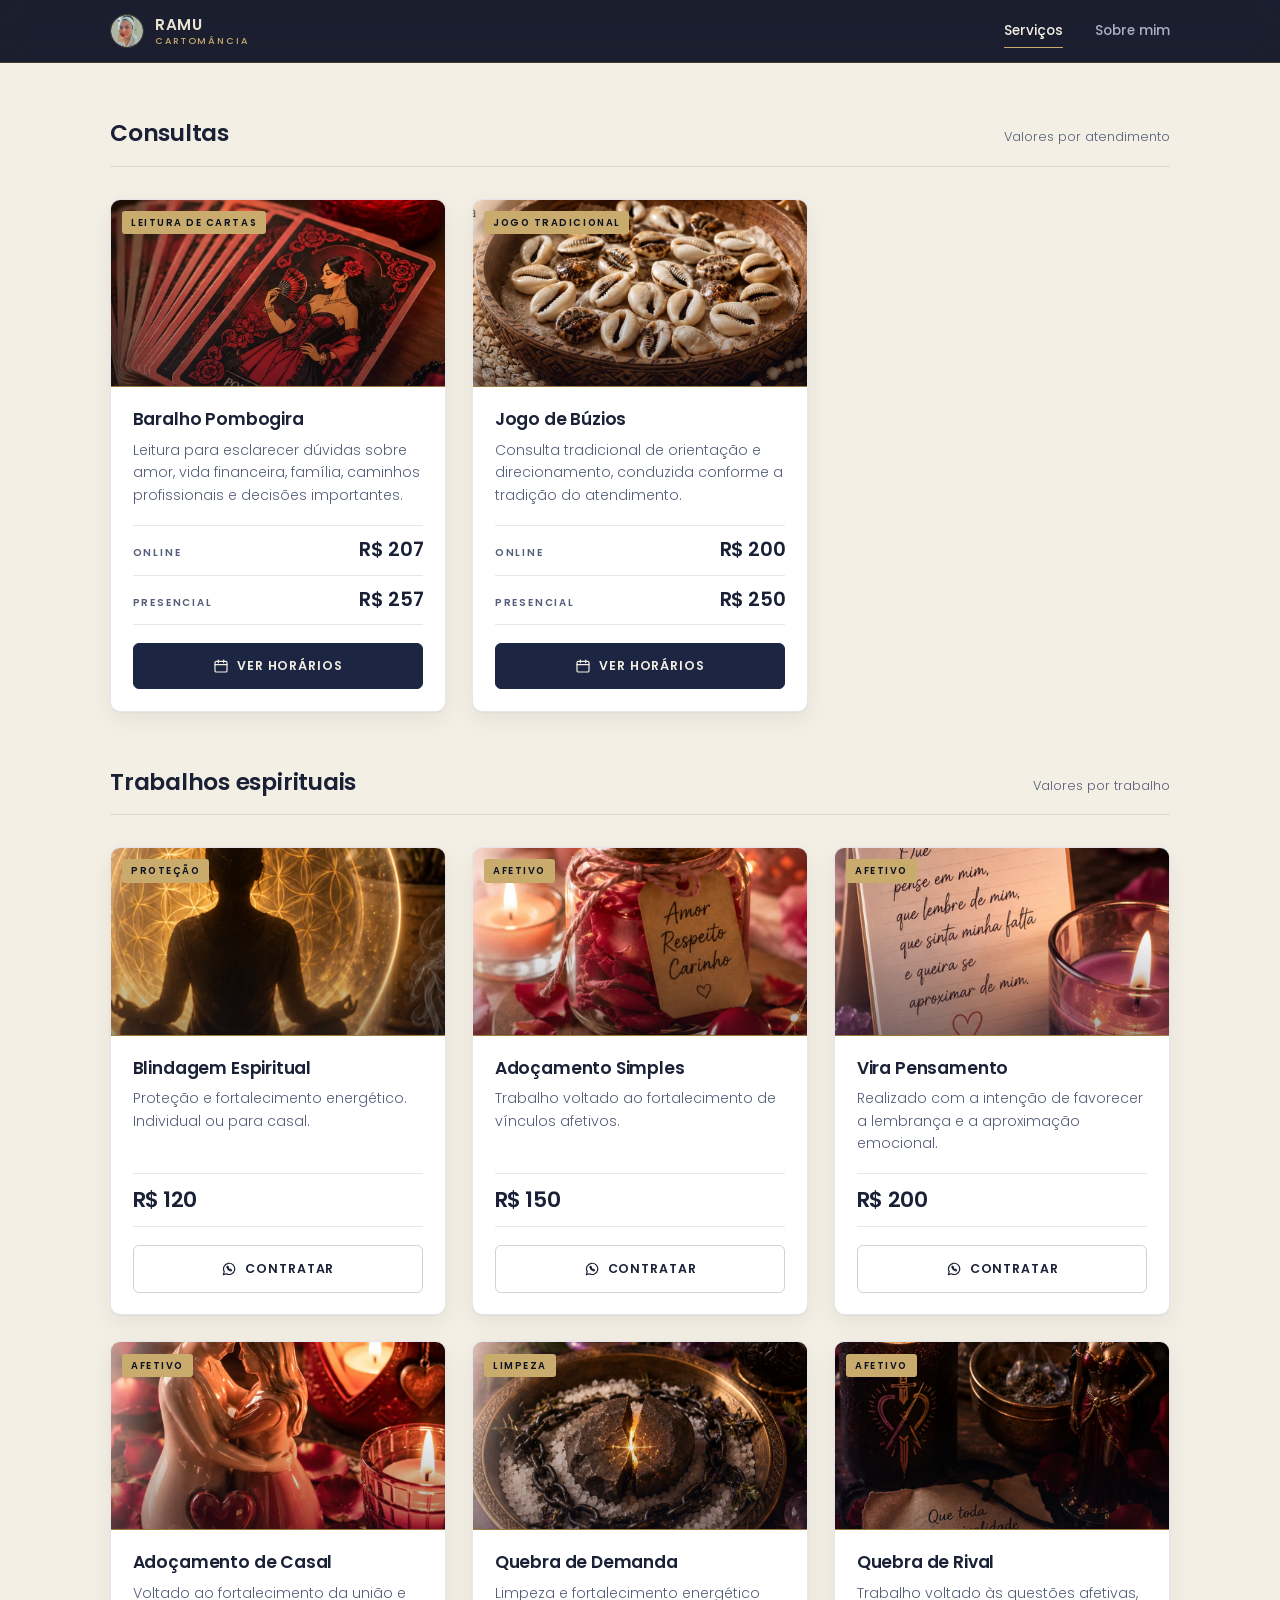
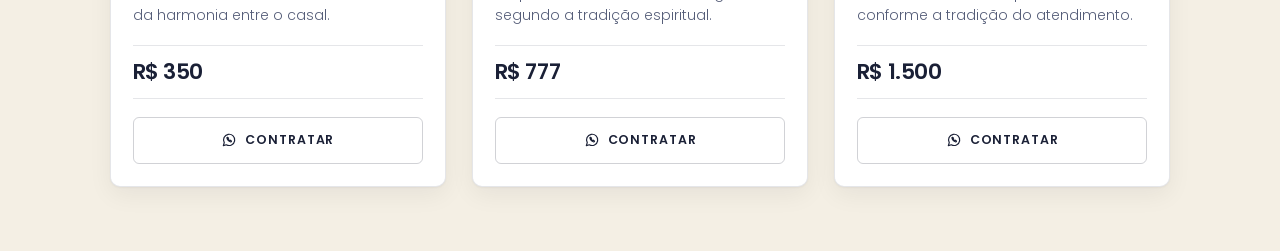
==== servicos/index.html @ 8d44a033 "First commit" ====
<!DOCTYPE html>
<html lang="pt-BR">
<head>
  <meta charset="UTF-8">
  <meta name="viewport" content="width=device-width, initial-scale=1.0">
  <title>Catálogo de Serviços | RAMU Cartomância</title>
  <meta name="description" content="Catálogo de serviços da RAMU Cartomância: jogo de búzios, baralho pombogira e trabalhos espirituais, com valores e agendamento. Online e presencial em Aracaju – SE.">
  <meta name="theme-color" content="#0d1222">

  <!-- Ícones da aba e do atalho na tela inicial -->
  <link rel="icon" href="../assets/favicon.ico" sizes="32x32">
  <link rel="icon" href="../assets/favicon.svg" type="image/svg+xml">
  <link rel="apple-touch-icon" href="../assets/apple-touch-icon.png">

  <!--
    Prévia do link no WhatsApp, Instagram, TikTok e Facebook.
    ATENÇÃO: og:image e og:url exigem endereço absoluto — trocar SEU-DOMINIO.com.br
    pelo domínio real assim que o site estiver publicado, senão a prévia sai sem imagem.
  -->
  <meta property="og:type" content="website">
  <meta property="og:locale" content="pt_BR">
  <meta property="og:site_name" content="RAMU Cartomância">
  <meta property="og:title" content="Catálogo de Serviços | RAMU Cartomância">
  <meta property="og:description" content="Consultas e trabalhos espirituais com valores e agendamento. Online e presencial em Aracaju – SE.">
  <meta property="og:url" content="https://SEU-DOMINIO.com.br/servicos/">
  <meta property="og:image" content="https://SEU-DOMINIO.com.br/assets/og-image.jpg">
  <meta property="og:image:width" content="1200">
  <meta property="og:image:height" content="630">
  <meta property="og:image:alt" content="Búzios sobre gamela de madeira. Catálogo de serviços da RAMU Cartomância.">
  <meta name="twitter:image" content="https://SEU-DOMINIO.com.br/assets/og-image.jpg">

  <link rel="preconnect" href="https://fonts.googleapis.com">
  <link rel="preconnect" href="https://fonts.gstatic.com" crossorigin>
  <link href="https://fonts.googleapis.com/css2?family=Poppins:wght@300;400;500;600;700&display=swap" rel="stylesheet">

  <!-- Tokens, header e botões são compartilhados com a página Sobre mim -->
  <link rel="stylesheet" href="../assets/base.css">
  <link rel="stylesheet" href="../assets/agenda.css">

  <style>
    /* ============================================================
       Estilos próprios do catálogo. A base está em assets/base.css
       ============================================================ */

    /* ---------- grupos ---------- */
    .grupo { padding-block: clamp(2.25rem, 4.5vw, 3.25rem) 0; }

    .grupo:last-of-type { padding-bottom: clamp(2.75rem, 5vw, 4rem); }

    .grupo-cabeca {
      display: flex;
      align-items: baseline;
      gap: 1rem;
      padding-bottom: 0.85rem;
      margin-bottom: clamp(1.5rem, 3vw, 2rem);
      border-bottom: 1px solid var(--linha);
    }

    .grupo-cabeca h2 {
      font-size: clamp(1.2rem, 2.6vw, 1.45rem);
      font-weight: 600;
      letter-spacing: -0.01em;
      flex: none;
    }

    .grupo-nota {
      font-size: 0.8rem;
      font-weight: 300;
      color: var(--tinta-suave);
      margin-left: auto;
      text-align: right;
    }

    @media (max-width: 620px) {
      .grupo-cabeca { flex-direction: column; align-items: flex-start; gap: 0.3rem; }
      .grupo-nota { margin-left: 0; text-align: left; }
    }

    /* ---------- grade de cards ---------- */
    .cards {
      display: grid;
      grid-template-columns: repeat(auto-fill, minmax(288px, 1fr));
      gap: clamp(1.1rem, 2.2vw, 1.65rem);
    }

    .card {
      display: flex;
      flex-direction: column;
      background: #fff;
      border: 1px solid var(--linha);
      border-radius: var(--raio);
      overflow: hidden;
      box-shadow: var(--sombra);
      transition: transform 0.25s ease, box-shadow 0.25s ease;
    }

    .card:hover {
      transform: translateY(-4px);
      box-shadow: var(--sombra-alta);
    }

    /* faixa de arte — troque por <img class="card-foto"> quando tiver fotos */
    .card-arte {
      position: relative;
      aspect-ratio: 16 / 9;
      background:
        radial-gradient(120% 100% at 50% 0%, var(--anil-600) 0%, var(--anil) 72%);
      display: grid;
      place-items: center;
      color: var(--latao-claro);
      border-bottom: 1px solid var(--latao);
      overflow: hidden;
    }

    /* véu de anil: assenta fotos de temperaturas diferentes na mesma paleta */
    .card-arte::after {
      content: "";
      position: absolute;
      inset: 0;
      background: linear-gradient(to top, rgba(13, 18, 34, 0.38), rgba(13, 18, 34, 0) 58%);
      pointer-events: none;
    }

    .card-foto {
      width: 100%;
      height: 100%;
      object-fit: cover;
      display: block;
      transition: transform 0.45s ease;
    }

    .card:hover .card-foto { transform: scale(1.04); }

    .card-tag {
      position: absolute;
      top: 0.7rem;
      left: 0.7rem;
      font-size: 0.6rem;
      font-weight: 600;
      letter-spacing: 0.16em;
      text-transform: uppercase;
      color: var(--anil);
      background: var(--latao-claro);
      padding: 0.25rem 0.55rem;
      border-radius: 3px;
    }

    .card-corpo {
      display: flex;
      flex-direction: column;
      flex: 1;
      padding: 1.3rem 1.35rem 1.35rem;
    }

    .card-nome {
      font-size: 1.08rem;
      font-weight: 600;
      letter-spacing: -0.01em;
      line-height: 1.35;
      margin-bottom: 0.45rem;
    }

    .card-desc {
      font-size: 0.88rem;
      font-weight: 300;
      color: var(--tinta-suave);
      margin-bottom: 1.15rem;
    }

    /* preços */
    .valores {
      list-style: none;
      margin-top: auto;
      margin-bottom: 1.1rem;
      border-top: 1px solid var(--linha);
    }

    .valores li {
      display: flex;
      align-items: baseline;
      justify-content: space-between;
      gap: 1rem;
      padding: 0.55rem 0;
      border-bottom: 1px solid var(--linha);
    }

    .valores .rotulo { color: var(--tinta-suave); font-size: 0.63rem; }

    .valor {
      font-size: 1.22rem;
      font-weight: 600;
      letter-spacing: -0.02em;
      white-space: nowrap;
    }

    .valor-unico { justify-content: flex-start; }

    .valor-unico .valor { font-size: 1.35rem; }

    /* Dentro do card, o botão ocupa a largura toda */
    .card-corpo .btn { width: 100%; padding-inline: 1rem; }

    /* Ancora vinda do link na bio: nao encostar o card no topo */
    .card { scroll-margin-top: 5rem; }

    @media (prefers-reduced-motion: reduce) {
      *, *::before, *::after { transition-duration: 0.01ms !important; }
      .card:hover { transform: none; }
      .card:hover .card-foto { transform: none; }
    }
  </style>
</head>
<body>

  <!-- Ilustrações do catálogo (linha, latão sobre anil) -------------------- -->
  <svg width="0" height="0" aria-hidden="true" style="position:absolute">
    <!-- marca: búzio -->
    <symbol id="art-marca" viewBox="0 0 100 64">
      <ellipse cx="50" cy="32" rx="47" ry="30" fill="currentColor"/>
      <path d="M10 32 Q50 25 90 32 Q50 39 10 32 Z" fill="#0d1222" opacity="0.92"/>
      <g stroke="#0d1222" stroke-width="1.6" opacity="0.6" stroke-linecap="round">
        <path d="M22 27.5v-4M32 26v-4.5M42 25.2v-4.6M52 25.2v-4.6M62 25.8v-4.5M72 27.2v-4"/>
        <path d="M22 36.5v4M32 38v4.5M42 38.8v4.6M52 38.8v4.6M62 38.2v4.5M72 36.8v4"/>
      </g>
    </symbol>

    <!-- ícones de ação -->
    <symbol id="ico-agenda" viewBox="0 0 24 24" fill="none" stroke="currentColor" stroke-width="1.8" stroke-linecap="round" stroke-linejoin="round">
      <rect x="3" y="5" width="18" height="16" rx="2"/><path d="M3 10h18M8 3v4M16 3v4"/>
    </symbol>
    <symbol id="ico-whats" viewBox="0 0 24 24" fill="none" stroke="currentColor" stroke-width="1.8" stroke-linecap="round" stroke-linejoin="round">
      <path d="M3.5 20.5 4.9 16A8.4 8.4 0 1 1 8 19.1l-4.5 1.4Z"/>
      <path d="M9 9.2c.2 1.6 1.4 3.4 2.9 4.5 1 .7 2 1.1 2.6 1.2.5.1 1-.3 1.2-.8.1-.4-.1-.8-.5-1l-1-.6c-.3-.2-.7-.1-.9.2l-.3.4a5.6 5.6 0 0 1-2.4-2.4l.4-.3c.3-.2.4-.6.2-.9l-.6-1c-.2-.4-.6-.6-1-.5-.5.2-.9.7-.6 1.2Z"/>
    </symbol>
  </svg>

  <!-- Barra de identidade + abas -------------------------------------------- -->
  <div class="barra">
    <div class="env">
      <a class="marca" href="../index.html" aria-label="RAMU Cartomância — início">
        <span class="marca-selo"><img src="../assets/foto-lucy.jpeg" alt="" width="34" height="34"></span>
        <span class="marca-nome"><b>RAMU</b><small>Cartomância</small></span>
      </a>
      <nav class="abas" aria-label="Seções">
        <a class="aba" href="index.html" aria-current="page">Serviços</a>
        <a class="aba" href="sobre.html">Sobre mim</a>
      </nav>
    </div>
  </div>

  <main>
    <!-- Consultas ---------------------------------------------------------- -->
    <section class="grupo">
      <div class="env">
        <div class="grupo-cabeca">
          <h2>Consultas</h2>
          <p class="grupo-nota">Valores por atendimento</p>
        </div>

        <div class="cards">
          <article class="card" id="servico-pombogira">
            <div class="card-arte">
              <img class="card-foto" src="../assets/cards/pombogira.webp" width="900" height="506"
                   alt="Baralho de pombogira aberto em leque sobre a mesa, ao lado de uma vela vermelha.">
              <span class="card-tag">Leitura de cartas</span>
            </div>
            <div class="card-corpo">
              <h3 class="card-nome">Baralho Pombogira</h3>
              <p class="card-desc">Leitura para esclarecer dúvidas sobre amor, vida financeira, família, caminhos profissionais e decisões importantes.</p>
              <ul class="valores">
                <li><span class="rotulo">Online</span><span class="valor">R$ 207</span></li>
                <li><span class="rotulo">Presencial</span><span class="valor">R$ 257</span></li>
              </ul>
              <button class="btn btn-cheio" data-escolha="pombogira">
                <svg width="16" height="16" aria-hidden="true"><use href="#ico-agenda"/></svg>
                Ver horários
              </button>
            </div>
          </article>

          <article class="card" id="servico-buzios">
            <div class="card-arte">
              <img class="card-foto" src="../assets/cards/buzios.webp" width="900" height="506"
                   alt="Búzios lançados sobre uma gamela de madeira entalhada.">
              <span class="card-tag">Jogo tradicional</span>
            </div>
            <div class="card-corpo">
              <h3 class="card-nome">Jogo de Búzios</h3>
              <p class="card-desc">Consulta tradicional de orientação e direcionamento, conduzida conforme a tradição do atendimento.</p>
              <ul class="valores">
                <li><span class="rotulo">Online</span><span class="valor">R$ 200</span></li>
                <li><span class="rotulo">Presencial</span><span class="valor">R$ 250</span></li>
              </ul>
              <button class="btn btn-cheio" data-escolha="buzios">
                <svg width="16" height="16" aria-hidden="true"><use href="#ico-agenda"/></svg>
                Ver horários
              </button>
            </div>
          </article>
        </div>
      </div>
    </section>

    <!-- Trabalhos espirituais ----------------------------------------------- -->
    <section class="grupo">
      <div class="env">
        <div class="grupo-cabeca">
          <h2>Trabalhos espirituais</h2>
          <p class="grupo-nota">Valores por trabalho</p>
        </div>

        <div class="cards">
          <article class="card" id="servico-blindagem">
            <div class="card-arte">
              <img class="card-foto" src="../assets/cards/blindagem.webp" width="900" height="506" loading="lazy"
                   alt="Silhueta em meditação diante de um círculo de luz dourada.">
              <span class="card-tag">Proteção</span>
            </div>
            <div class="card-corpo">
              <h3 class="card-nome">Blindagem Espiritual</h3>
              <p class="card-desc">Proteção e fortalecimento energético. Individual ou para casal.</p>
              <ul class="valores">
                <li class="valor-unico"><span class="valor">R$ 120</span></li>
              </ul>
              <a class="btn btn-vazado" href="https://wa.me/5579999171874?text=Ol%C3%A1!%20Tenho%20interesse%20na%20Blindagem%20Espiritual." target="_blank" rel="noopener">
                <svg width="16" height="16" aria-hidden="true"><use href="#ico-whats"/></svg>
                Contratar
              </a>
            </div>
          </article>

          <article class="card" id="servico-adocamento-simples">
            <div class="card-arte">
              <img class="card-foto" src="../assets/cards/adocamento-simples.webp" width="900" height="506" loading="lazy"
                   alt="Pote de vidro com pétalas de rosa e etiqueta escrita amor, respeito e carinho, entre velas acesas.">
              <span class="card-tag">Afetivo</span>
            </div>
            <div class="card-corpo">
              <h3 class="card-nome">Adoçamento Simples</h3>
              <p class="card-desc">Trabalho voltado ao fortalecimento de vínculos afetivos.</p>
              <ul class="valores">
                <li class="valor-unico"><span class="valor">R$ 150</span></li>
              </ul>
              <a class="btn btn-vazado" href="https://wa.me/5579999171874?text=Ol%C3%A1!%20Tenho%20interesse%20no%20Ado%C3%A7amento%20Simples." target="_blank" rel="noopener">
                <svg width="16" height="16" aria-hidden="true"><use href="#ico-whats"/></svg>
                Contratar
              </a>
            </div>
          </article>

          <article class="card" id="servico-vira-pensamento">
            <div class="card-arte">
              <img class="card-foto" src="../assets/cards/vira-pensamento.webp" width="900" height="506" loading="lazy"
                   alt="Caderno com um pedido escrito à mão, ao lado de uma vela roxa acesa.">
              <span class="card-tag">Afetivo</span>
            </div>
            <div class="card-corpo">
              <h3 class="card-nome">Vira Pensamento</h3>
              <p class="card-desc">Realizado com a intenção de favorecer a lembrança e a aproximação emocional.</p>
              <ul class="valores">
                <li class="valor-unico"><span class="valor">R$ 200</span></li>
              </ul>
              <a class="btn btn-vazado" href="https://wa.me/5579999171874?text=Ol%C3%A1!%20Tenho%20interesse%20no%20Vira%20Pensamento." target="_blank" rel="noopener">
                <svg width="16" height="16" aria-hidden="true"><use href="#ico-whats"/></svg>
                Contratar
              </a>
            </div>
          </article>

          <article class="card" id="servico-adocamento-casal">
            <div class="card-arte">
              <img class="card-foto" src="../assets/cards/adocamento-casal.webp" width="900" height="506" loading="lazy"
                   alt="Estatueta de um casal abraçado sobre pétalas de rosa, entre velas acesas.">
              <span class="card-tag">Afetivo</span>
            </div>
            <div class="card-corpo">
              <h3 class="card-nome">Adoçamento de Casal</h3>
              <p class="card-desc">Voltado ao fortalecimento da união e da harmonia entre o casal.</p>
              <ul class="valores">
                <li class="valor-unico"><span class="valor">R$ 350</span></li>
              </ul>
              <a class="btn btn-vazado" href="https://wa.me/5579999171874?text=Ol%C3%A1!%20Tenho%20interesse%20no%20Ado%C3%A7amento%20de%20Casal." target="_blank" rel="noopener">
                <svg width="16" height="16" aria-hidden="true"><use href="#ico-whats"/></svg>
                Contratar
              </a>
            </div>
          </article>

          <article class="card" id="servico-quebra-demanda">
            <div class="card-arte">
              <img class="card-foto" src="../assets/cards/quebra-demanda.webp" width="900" height="506" loading="lazy"
                   alt="Pedra partida ao meio, cercada por corrente e sal grosso, sobre bandeja de latão.">
              <span class="card-tag">Limpeza</span>
            </div>
            <div class="card-corpo">
              <h3 class="card-nome">Quebra de Demanda</h3>
              <p class="card-desc">Limpeza e fortalecimento energético segundo a tradição espiritual.</p>
              <ul class="valores">
                <li class="valor-unico"><span class="valor">R$ 777</span></li>
              </ul>
              <a class="btn btn-vazado" href="https://wa.me/5579999171874?text=Ol%C3%A1!%20Tenho%20interesse%20na%20Quebra%20de%20Demanda." target="_blank" rel="noopener">
                <svg width="16" height="16" aria-hidden="true"><use href="#ico-whats"/></svg>
                Contratar
              </a>
            </div>
          </article>

          <article class="card" id="servico-quebra-rival">
            <div class="card-arte">
              <img class="card-foto" src="../assets/cards/quebra-rival.webp" width="900" height="506" loading="lazy"
                   alt="Vela preta com selo de punhal e coração, ao lado de defumador e imagem de pombogira.">
              <span class="card-tag">Afetivo</span>
            </div>
            <div class="card-corpo">
              <h3 class="card-nome">Quebra de Rival</h3>
              <p class="card-desc">Trabalho voltado às questões afetivas, conforme a tradição do atendimento.</p>
              <ul class="valores">
                <li class="valor-unico"><span class="valor">R$ 1.500</span></li>
              </ul>
              <a class="btn btn-vazado" href="https://wa.me/5579999171874?text=Ol%C3%A1!%20Tenho%20interesse%20na%20Quebra%20de%20Rival." target="_blank" rel="noopener">
                <svg width="16" height="16" aria-hidden="true"><use href="#ico-whats"/></svg>
                Contratar
              </a>
            </div>
          </article>
        </div>
      </div>
    </section>
  </main>

  <script src="../assets/agenda.js" defer></script>

  <!-- Dados estruturados: ajuda o Google a exibir serviços e preços -->
  <script type="application/ld+json">
  {
    "@context": "https://schema.org",
    "@type": "OfferCatalog",
    "name": "Catálogo de serviços — RAMU Cartomância",
    "itemListElement": [
      { "@type": "Offer", "name": "Baralho Pombogira (online)", "price": "207.00", "priceCurrency": "BRL" },
      { "@type": "Offer", "name": "Baralho Pombogira (presencial)", "price": "257.00", "priceCurrency": "BRL" },
      { "@type": "Offer", "name": "Jogo de Búzios (online)", "price": "200.00", "priceCurrency": "BRL" },
      { "@type": "Offer", "name": "Jogo de Búzios (presencial)", "price": "250.00", "priceCurrency": "BRL" },
      { "@type": "Offer", "name": "Blindagem Espiritual", "price": "120.00", "priceCurrency": "BRL" },
      { "@type": "Offer", "name": "Adoçamento Simples", "price": "150.00", "priceCurrency": "BRL" },
      { "@type": "Offer", "name": "Vira Pensamento", "price": "200.00", "priceCurrency": "BRL" },
      { "@type": "Offer", "name": "Adoçamento de Casal", "price": "350.00", "priceCurrency": "BRL" },
      { "@type": "Offer", "name": "Quebra de Demanda", "price": "777.00", "priceCurrency": "BRL" },
      { "@type": "Offer", "name": "Quebra de Rival", "price": "1500.00", "priceCurrency": "BRL" }
    ]
  }
  </script>

</body>
</html>
---- assets/base.css ----
/* ==========================================================================
   RAMU Cartomância — base compartilhada
   Usada pelo catálogo (index.html) e pela página Sobre mim (sobre.html).
   Anil (pano) · Marfim (búzio) · Latão (guia) · Tipografia: Poppins
   ========================================================================== */

:root {
  --anil: #0d1222;
  --anil-700: #1c2542;
  --anil-600: #26315a;
  --marfim: #f4efe4;
  --latao: #9a7b3f;
  --latao-claro: #c9ab6d;
  --urucum: #a83c29;
  --tinta: #1a2036;
  --tinta-suave: #565e79;
  --texto-escuro: #e9e2d3;
  --texto-escuro-suave: #a9b0c4;
  --linha: rgba(26, 32, 54, 0.11);
  --linha-latao: rgba(154, 123, 63, 0.3);
  --raio: 10px;
  --largura: 1140px;
  --sombra: 0 1px 2px rgba(13, 18, 34, 0.04), 0 8px 24px rgba(13, 18, 34, 0.06);
  --sombra-alta: 0 2px 4px rgba(13, 18, 34, 0.05), 0 16px 40px rgba(13, 18, 34, 0.12);
  --suave: cubic-bezier(0.22, 1, 0.36, 1);
}

*, *::before, *::after { box-sizing: border-box; margin: 0; padding: 0; }

body {
  font-family: 'Poppins', system-ui, sans-serif;
  font-size: 16px;
  line-height: 1.6;
  color: var(--tinta);
  background: var(--marfim);
  -webkit-font-smoothing: antialiased;
  text-rendering: optimizeLegibility;
}

svg { display: block; }

.env {
  width: 100%;
  max-width: var(--largura);
  margin-inline: auto;
  padding-inline: clamp(1.25rem, 5vw, 2.5rem);
}

:focus-visible {
  outline: 2px solid var(--latao);
  outline-offset: 3px;
  border-radius: 3px;
}

.rotulo {
  font-size: 0.68rem;
  font-weight: 600;
  letter-spacing: 0.18em;
  text-transform: uppercase;
}

/* ---------- barra de identidade + abas ---------- */
.barra {
  position: sticky;
  top: 0;
  z-index: 40;
  background: rgba(13, 18, 34, 0.94);
  backdrop-filter: blur(10px);
  -webkit-backdrop-filter: blur(10px);
  border-bottom: 1px solid var(--linha-latao);
  color: var(--texto-escuro);
}

.barra .env {
  display: flex;
  align-items: center;
  justify-content: space-between;
  gap: 1rem;
  min-height: 62px;
}

.marca {
  display: flex;
  align-items: center;
  gap: 0.7rem;
  text-decoration: none;
  color: inherit;
}

.marca-selo {
  width: 34px;
  height: 34px;
  flex: none;
  border: 1px solid var(--linha-latao);
  border-radius: 50%;
  display: grid;
  place-items: center;
  color: var(--marfim);
  transition: border-color 0.3s var(--suave);
}

.marca-selo svg { width: 19px; }

/* Selo com foto: preenche o circulo inteiro */
.marca-selo { overflow: hidden; }

.marca-selo img {
  width: 100%;
  height: 100%;
  object-fit: cover;
  border-radius: 50%;
}

.marca:hover .marca-selo { border-color: var(--latao-claro); }

.marca-nome { display: grid; line-height: 1.05; }

.marca-nome b {
  font-size: 0.95rem;
  font-weight: 600;
  letter-spacing: 0.04em;
}

.marca-nome small {
  font-size: 0.58rem;
  font-weight: 500;
  letter-spacing: 0.2em;
  text-transform: uppercase;
  color: var(--latao-claro);
  margin-top: 3px;
}

.abas { display: flex; gap: clamp(1.1rem, 3vw, 2rem); }

.aba {
  position: relative;
  padding: 0.4rem 0;
  font-size: 0.85rem;
  font-weight: 500;
  color: var(--texto-escuro-suave);
  text-decoration: none;
  transition: color 0.25s var(--suave);
}

.aba::after {
  content: "";
  position: absolute;
  left: 0;
  right: 0;
  bottom: 0;
  height: 1px;
  background: var(--latao-claro);
  transform: scaleX(0);
  transform-origin: left;
  transition: transform 0.35s var(--suave);
}

.aba:hover { color: var(--marfim); }
.aba:hover::after { transform: scaleX(1); }

.aba[aria-current="page"] { color: var(--marfim); }
.aba[aria-current="page"]::after { transform: scaleX(1); }

/* ---------- faixa de título da página ---------- */
.titulo-pagina {
  background: var(--anil);
  color: var(--texto-escuro);
  border-bottom: 1px solid var(--latao);
}

.titulo-pagina .env { padding-block: clamp(2rem, 4.5vw, 3rem); }

.titulo-pagina .rotulo { color: var(--latao-claro); margin-bottom: 0.4rem; }

.titulo-pagina h1 {
  font-size: clamp(1.6rem, 4vw, 2.2rem);
  font-weight: 600;
  letter-spacing: -0.02em;
  line-height: 1.2;
}

.titulo-pagina p {
  font-size: 0.88rem;
  font-weight: 300;
  color: var(--texto-escuro-suave);
  margin-top: 0.45rem;
  max-width: 56ch;
}

/* ---------- botões ---------- */
.btn {
  display: inline-flex;
  align-items: center;
  justify-content: center;
  gap: 0.5rem;
  font-family: 'Poppins', sans-serif;
  font-size: 0.78rem;
  font-weight: 600;
  letter-spacing: 0.07em;
  text-transform: uppercase;
  padding: 0.8rem 1.4rem;
  min-height: 46px;
  border-radius: 6px;
  border: 1px solid transparent;
  cursor: pointer;
  text-decoration: none;
  transition: background-color 0.22s, color 0.22s, border-color 0.22s;
}

.btn-cheio {
  background: var(--anil-700);
  color: var(--marfim);
  border-color: var(--anil-700);
}

.btn-cheio:hover { background: var(--urucum); border-color: var(--urucum); }

.btn-vazado {
  background: transparent;
  color: var(--tinta);
  border-color: rgba(26, 32, 54, 0.2);
}

.btn-vazado:hover {
  border-color: var(--anil-700);
  background: var(--anil-700);
  color: var(--marfim);
}

/* Sobre fundo anil */
.btn-claro {
  background: var(--latao-claro);
  color: var(--anil);
  border-color: var(--latao-claro);
}

.btn-claro:hover { background: var(--marfim); border-color: var(--marfim); }

.btn-fantasma {
  background: transparent;
  color: var(--texto-escuro);
  border-color: rgba(233, 226, 211, 0.28);
}

.btn-fantasma:hover { border-color: var(--latao-claro); color: var(--latao-claro); }

/* ---------- revelação ao rolar ---------- */
.revela {
  opacity: 0;
  transform: translateY(18px);
  transition: opacity 0.75s var(--suave), transform 0.75s var(--suave);
  transition-delay: var(--atraso, 0ms);
}

.revela.entrou { opacity: 1; transform: none; }

@media (prefers-reduced-motion: reduce) {
  *, *::before, *::after { transition-duration: 0.01ms !important; }
  .revela { opacity: 1; transform: none; }
}
---- assets/agenda.css ----
/* ==========================================================================
   RAMU Cartomância — escolha de modalidade (modal do agendamento)
   Compartilhada pelo catálogo e pelo link na bio. O markup é criado por
   assets/agenda.js, então esta folha é autocontida: não usa os tokens de
   nenhuma das duas páginas.
   ========================================================================== */

/* ---------- escolha de modalidade ---------- */
.escolha {
  width: min(420px, calc(100% - 2rem));
  max-height: calc(100% - 2rem);
  /* O reset global zera margin em *, o que anula o margin:auto do agente
     de usuario e joga o dialogo para o canto. Recentraliza aqui. */
  margin: auto;
  padding: 0;
  border: none;
  border-radius: 10px;
  background: #f4efe4;
  color: #1a2036;
  box-shadow: 0 24px 60px rgba(13, 18, 34, 0.4);
  overflow: hidden;
}

.escolha::backdrop {
  background: rgba(13, 18, 34, 0.72);
  backdrop-filter: blur(3px);
  -webkit-backdrop-filter: blur(3px);
}

.escolha-cabeca {
  position: relative;
  background: #0d1222;
  color: #e9e2d3;
  padding: 1.15rem 3.25rem 1.25rem 1.35rem;
  border-bottom: 1px solid #9a7b3f;
}

.escolha-cabeca .rotulo {
  display: block;
  margin-bottom: 0.3rem;
  font-size: 0.68rem;
  font-weight: 600;
  letter-spacing: 0.18em;
  text-transform: uppercase;
  color: #c9ab6d;
}

.escolha-cabeca h2 {
  font-size: 1.15rem;
  font-weight: 600;
  letter-spacing: -0.01em;
  line-height: 1.3;
}

.escolha-fechar {
  position: absolute;
  top: 0.85rem;
  right: 0.85rem;
  width: 34px;
  height: 34px;
  display: grid;
  place-items: center;
  background: transparent;
  border: 1px solid rgba(233, 226, 211, 0.25);
  border-radius: 50%;
  color: #a9b0c4;
  cursor: pointer;
  transition: color 0.2s, border-color 0.2s;
}

.escolha-fechar:hover { color: #f4efe4; border-color: #c9ab6d; }

.escolha-opcao {
  display: block;
  width: 100%;
  text-align: left;
  font-family: 'Poppins', sans-serif;
  background: transparent;
  border: none;
  border-bottom: 1px solid rgba(26, 32, 54, 0.11);
  padding: 1.05rem 1.35rem;
  cursor: pointer;
  color: inherit;
  transition: background-color 0.18s;
}

.escolha-opcao:last-child { border-bottom: none; }

.escolha-opcao:hover { background: rgba(26, 32, 54, 0.05); }

.escolha-linha {
  display: flex;
  align-items: baseline;
  justify-content: space-between;
  gap: 1rem;
}

.escolha-modo {
  font-size: 1rem;
  font-weight: 600;
  letter-spacing: -0.01em;
}

.escolha-preco {
  font-size: 1.2rem;
  font-weight: 600;
  letter-spacing: -0.02em;
  white-space: nowrap;
}

.escolha-detalhe {
  font-size: 0.84rem;
  font-weight: 300;
  color: #565e79;
  margin-top: 0.15rem;
}

.escolha[open] {
  display: flex;
  flex-direction: column;
  animation: escolha-subir 0.22s cubic-bezier(0.2, 0.8, 0.2, 1);
}

/* Cabeca fixa, lista de opcoes rolavel em telas baixas */
.escolha-cabeca { flex: none; }

.escolha-opcoes { overflow-y: auto; }

@keyframes escolha-subir {
  from { opacity: 0; transform: translateY(12px); }
}

@media (prefers-reduced-motion: reduce) {
  .escolha[open] { animation: none; }
}
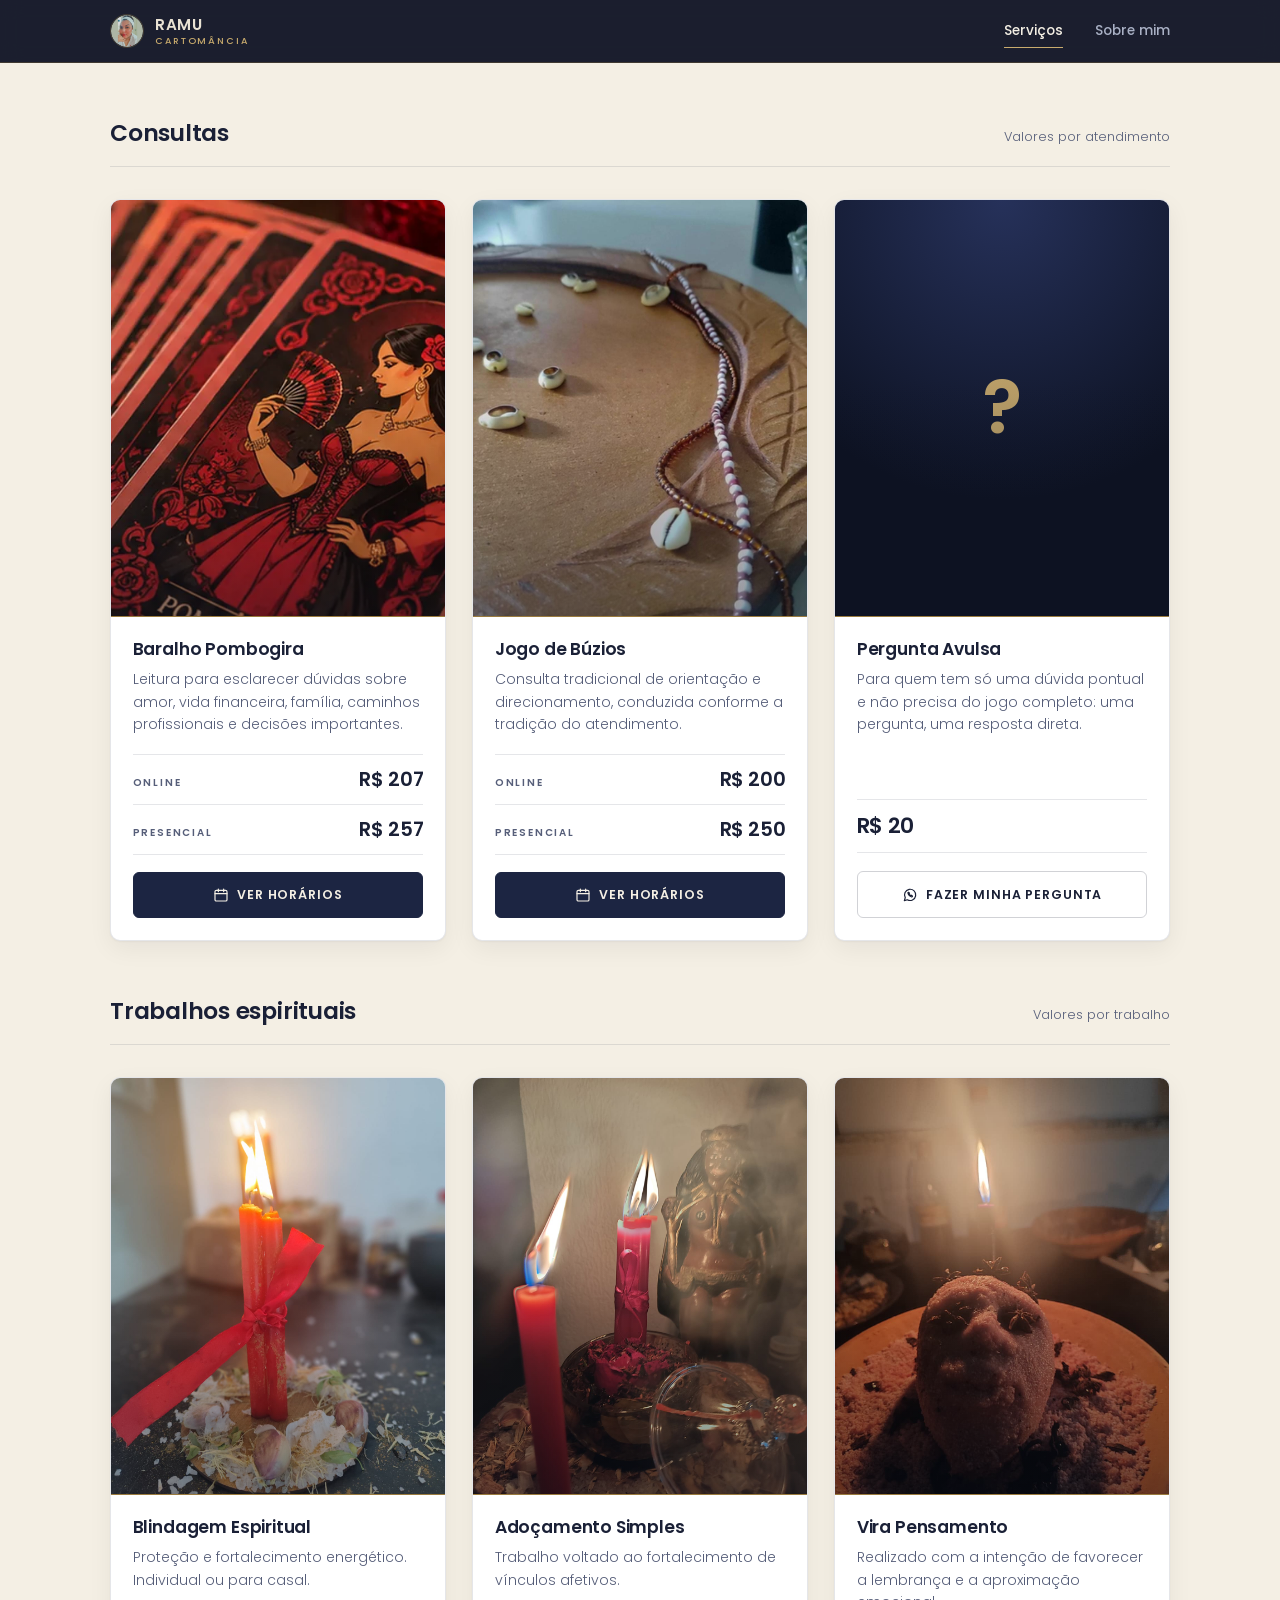
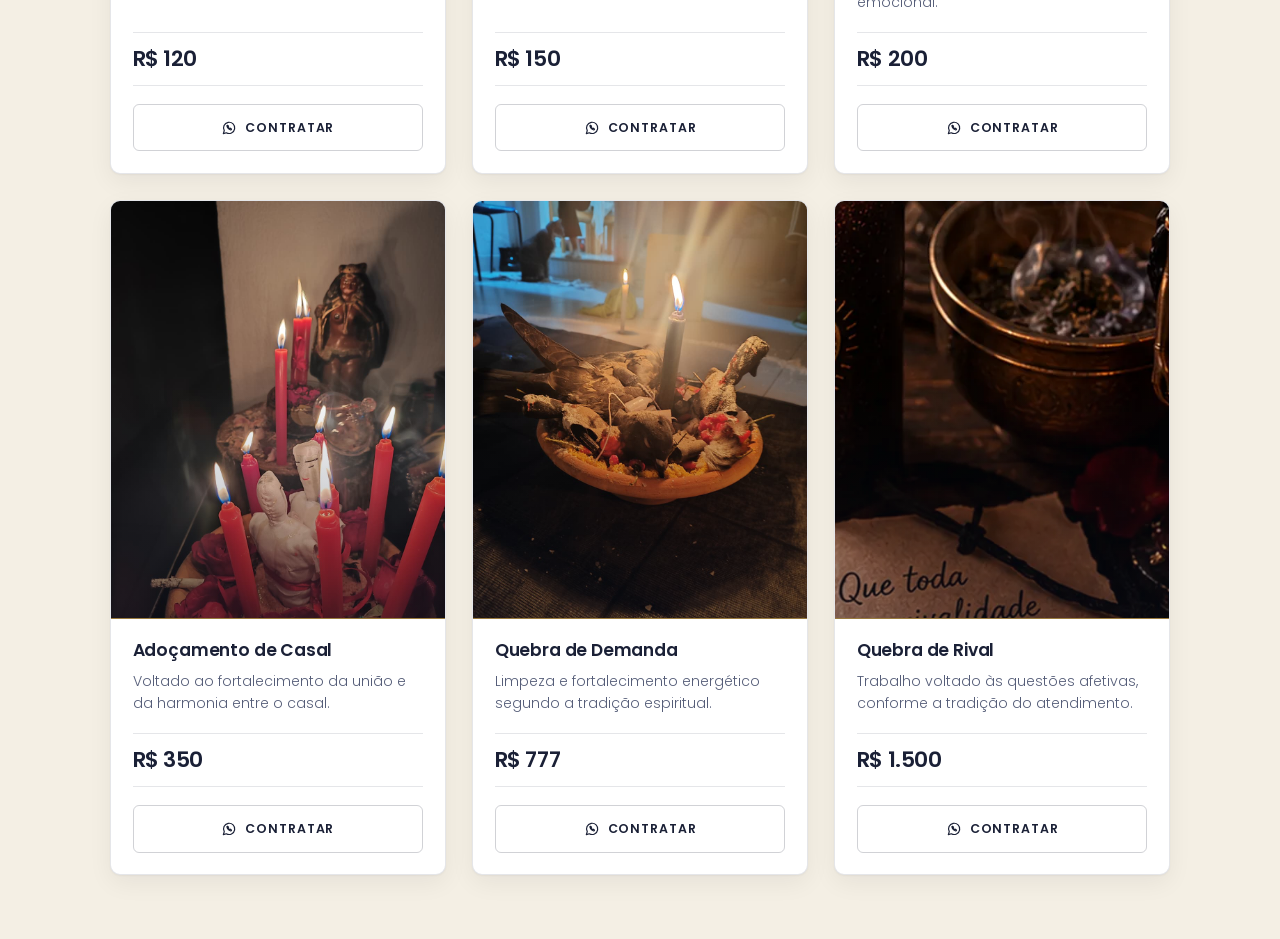
==== commit e11a3aae: "Adiciona Pergunta Avulsa, fotos reais nos cards e depoimentos Serviços: - Novo serviço Pergunta Avul" ====
--- a/servicos/index.html
+++ b/servicos/index.html
@@ -99,10 +99,10 @@
       box-shadow: var(--sombra-alta);
     }
 
-    /* faixa de arte — troque por <img class="card-foto"> quando tiver fotos */
+    /* faixa de arte — 4:5 porque as fotos do atendimento são verticais */
     .card-arte {
       position: relative;
-      aspect-ratio: 16 / 9;
+      aspect-ratio: 4 / 5;
       background:
         radial-gradient(120% 100% at 50% 0%, var(--anil-600) 0%, var(--anil) 72%);
       display: grid;
@@ -131,19 +131,17 @@
 
     .card:hover .card-foto { transform: scale(1.04); }
 
-    .card-tag {
-      position: absolute;
-      top: 0.7rem;
-      left: 0.7rem;
-      font-size: 0.6rem;
+    /* Pergunta Avulsa: interrogação em latão no lugar da arte */
+    .card-marca {
+      font-size: clamp(3.4rem, 9vw, 4.6rem);
       font-weight: 600;
-      letter-spacing: 0.16em;
-      text-transform: uppercase;
-      color: var(--anil);
-      background: var(--latao-claro);
-      padding: 0.25rem 0.55rem;
-      border-radius: 3px;
-    }
+      line-height: 1;
+      color: var(--latao-claro);
+      opacity: 0.92;
+      transition: transform 0.45s ease;
+    }
+
+    .card:hover .card-marca { transform: scale(1.04); }
 
     .card-corpo {
       display: flex;
@@ -207,6 +205,7 @@
       *, *::before, *::after { transition-duration: 0.01ms !important; }
       .card:hover { transform: none; }
       .card:hover .card-foto { transform: none; }
+      .card:hover .card-marca { transform: none; }
     }
   </style>
 </head>
@@ -262,7 +261,6 @@
             <div class="card-arte">
               <img class="card-foto" src="../assets/cards/pombogira.webp" width="900" height="506"
                    alt="Baralho de pombogira aberto em leque sobre a mesa, ao lado de uma vela vermelha.">
-              <span class="card-tag">Leitura de cartas</span>
             </div>
             <div class="card-corpo">
               <h3 class="card-nome">Baralho Pombogira</h3>
@@ -280,9 +278,8 @@
 
           <article class="card" id="servico-buzios">
             <div class="card-arte">
-              <img class="card-foto" src="../assets/cards/buzios.webp" width="900" height="506"
-                   alt="Búzios lançados sobre uma gamela de madeira entalhada.">
-              <span class="card-tag">Jogo tradicional</span>
+              <img class="card-foto" src="../assets/cards/buzios.jpeg" width="1080" height="1489"
+                   alt="Búzios lançados sobre gamela de madeira entalhada, ao lado de um colar de contas com búzio.">
             </div>
             <div class="card-corpo">
               <h3 class="card-nome">Jogo de Búzios</h3>
@@ -295,6 +292,23 @@
                 <svg width="16" height="16" aria-hidden="true"><use href="#ico-agenda"/></svg>
                 Ver horários
               </button>
+            </div>
+          </article>
+
+          <article class="card" id="servico-pergunta-avulsa">
+            <div class="card-arte">
+              <span class="card-marca" aria-hidden="true">?</span>
+            </div>
+            <div class="card-corpo">
+              <h3 class="card-nome">Pergunta Avulsa</h3>
+              <p class="card-desc">Para quem tem só uma dúvida pontual e não precisa do jogo completo: uma pergunta, uma resposta direta.</p>
+              <ul class="valores">
+                <li class="valor-unico"><span class="valor">R$ 20</span></li>
+              </ul>
+              <a class="btn btn-vazado" href="https://wa.me/5579999171874?text=Ol%C3%A1!%20Quero%20fazer%20uma%20Pergunta%20Avulsa%20(R%24%2020)." target="_blank" rel="noopener">
+                <svg width="16" height="16" aria-hidden="true"><use href="#ico-whats"/></svg>
+                Fazer minha pergunta
+              </a>
             </div>
           </article>
         </div>
@@ -312,9 +326,8 @@
         <div class="cards">
           <article class="card" id="servico-blindagem">
             <div class="card-arte">
-              <img class="card-foto" src="../assets/cards/blindagem.webp" width="900" height="506" loading="lazy"
-                   alt="Silhueta em meditação diante de um círculo de luz dourada.">
-              <span class="card-tag">Proteção</span>
+              <img class="card-foto" src="../assets/cards/blindagem-casal.jpeg" width="1200" height="1600" loading="lazy"
+                   alt="Duas velas vermelhas atadas com fita, fincadas num disco de madeira com sal grosso, alho e ervas.">
             </div>
             <div class="card-corpo">
               <h3 class="card-nome">Blindagem Espiritual</h3>
@@ -331,9 +344,8 @@
 
           <article class="card" id="servico-adocamento-simples">
             <div class="card-arte">
-              <img class="card-foto" src="../assets/cards/adocamento-simples.webp" width="900" height="506" loading="lazy"
-                   alt="Pote de vidro com pétalas de rosa e etiqueta escrita amor, respeito e carinho, entre velas acesas.">
-              <span class="card-tag">Afetivo</span>
+              <img class="card-foto" src="../assets/cards/adocamento-simples.jpeg" width="1200" height="1600" loading="lazy"
+                   alt="Vela rosa acesa numa cumbuca de vidro com ervas, diante da imagem de uma pombogira.">
             </div>
             <div class="card-corpo">
               <h3 class="card-nome">Adoçamento Simples</h3>
@@ -350,9 +362,8 @@
 
           <article class="card" id="servico-vira-pensamento">
             <div class="card-arte">
-              <img class="card-foto" src="../assets/cards/vira-pensamento.webp" width="900" height="506" loading="lazy"
-                   alt="Caderno com um pedido escrito à mão, ao lado de uma vela roxa acesa.">
-              <span class="card-tag">Afetivo</span>
+              <img class="card-foto" src="../assets/cards/vira-pensamento.jpeg" width="960" height="1280" loading="lazy"
+                   alt="Cabeça modelada em cera sobre gamela de barro com sal rosa e ervas, com uma vela acesa no topo.">
             </div>
             <div class="card-corpo">
               <h3 class="card-nome">Vira Pensamento</h3>
@@ -369,9 +380,8 @@
 
           <article class="card" id="servico-adocamento-casal">
             <div class="card-arte">
-              <img class="card-foto" src="../assets/cards/adocamento-casal.webp" width="900" height="506" loading="lazy"
-                   alt="Estatueta de um casal abraçado sobre pétalas de rosa, entre velas acesas.">
-              <span class="card-tag">Afetivo</span>
+              <img class="card-foto" src="../assets/cards/adocamento-reconciliacao-casal.jpeg" width="960" height="1280" loading="lazy"
+                   alt="Duas bonecas de pano atadas entre rosas vermelhas, cercadas por velas vermelhas acesas.">
             </div>
             <div class="card-corpo">
               <h3 class="card-nome">Adoçamento de Casal</h3>
@@ -388,9 +398,8 @@
 
           <article class="card" id="servico-quebra-demanda">
             <div class="card-arte">
-              <img class="card-foto" src="../assets/cards/quebra-demanda.webp" width="900" height="506" loading="lazy"
-                   alt="Pedra partida ao meio, cercada por corrente e sal grosso, sobre bandeja de latão.">
-              <span class="card-tag">Limpeza</span>
+              <img class="card-foto" src="../assets/cards/quebra-demanda-perseguicao.jpeg" width="960" height="1280" loading="lazy"
+                   alt="Gamela de barro com oferenda de firmeza e vela preta acesa, ao lado de asas escuras.">
             </div>
             <div class="card-corpo">
               <h3 class="card-nome">Quebra de Demanda</h3>
@@ -409,7 +418,6 @@
             <div class="card-arte">
               <img class="card-foto" src="../assets/cards/quebra-rival.webp" width="900" height="506" loading="lazy"
                    alt="Vela preta com selo de punhal e coração, ao lado de defumador e imagem de pombogira.">
-              <span class="card-tag">Afetivo</span>
             </div>
             <div class="card-corpo">
               <h3 class="card-nome">Quebra de Rival</h3>
@@ -437,6 +445,7 @@
     "@type": "OfferCatalog",
     "name": "Catálogo de serviços — RAMU Cartomância",
     "itemListElement": [
+      { "@type": "Offer", "name": "Pergunta Avulsa", "price": "20.00", "priceCurrency": "BRL" },
       { "@type": "Offer", "name": "Baralho Pombogira (online)", "price": "207.00", "priceCurrency": "BRL" },
       { "@type": "Offer", "name": "Baralho Pombogira (presencial)", "price": "257.00", "priceCurrency": "BRL" },
       { "@type": "Offer", "name": "Jogo de Búzios (online)", "price": "200.00", "priceCurrency": "BRL" },
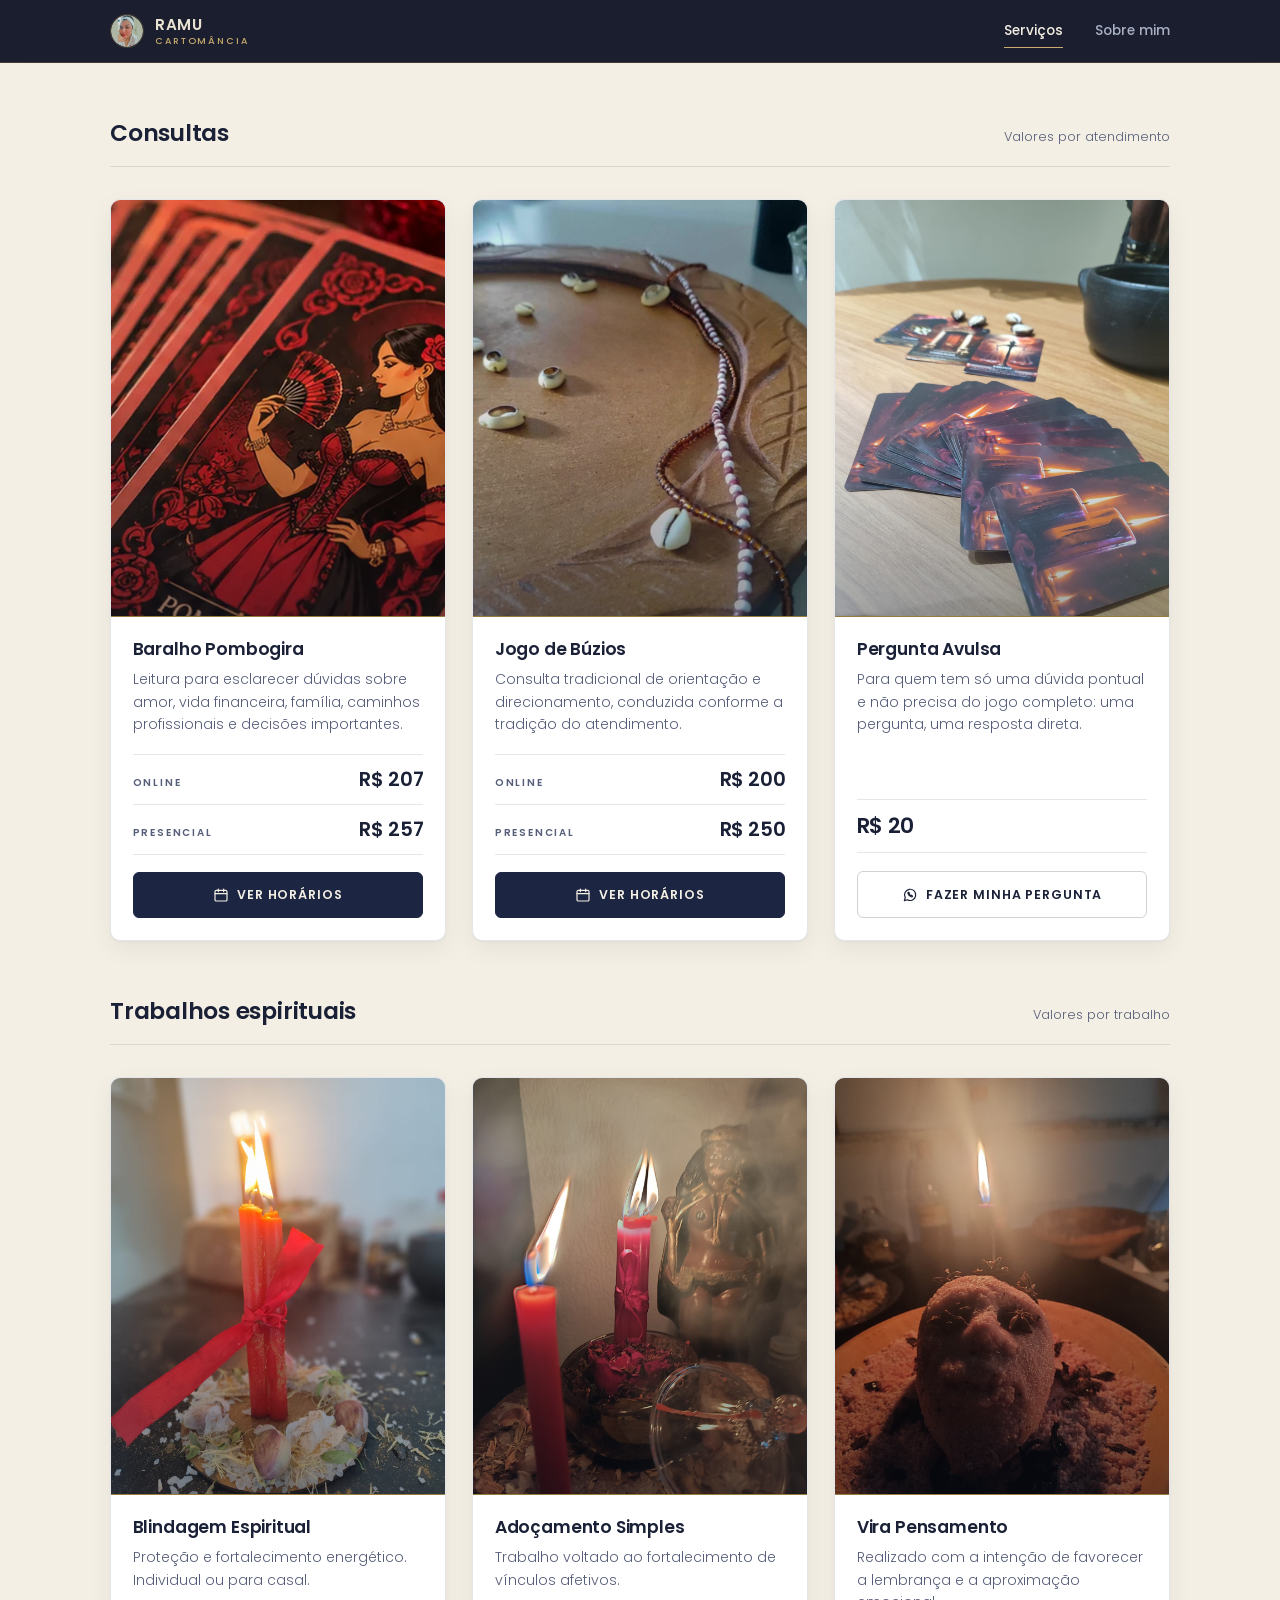
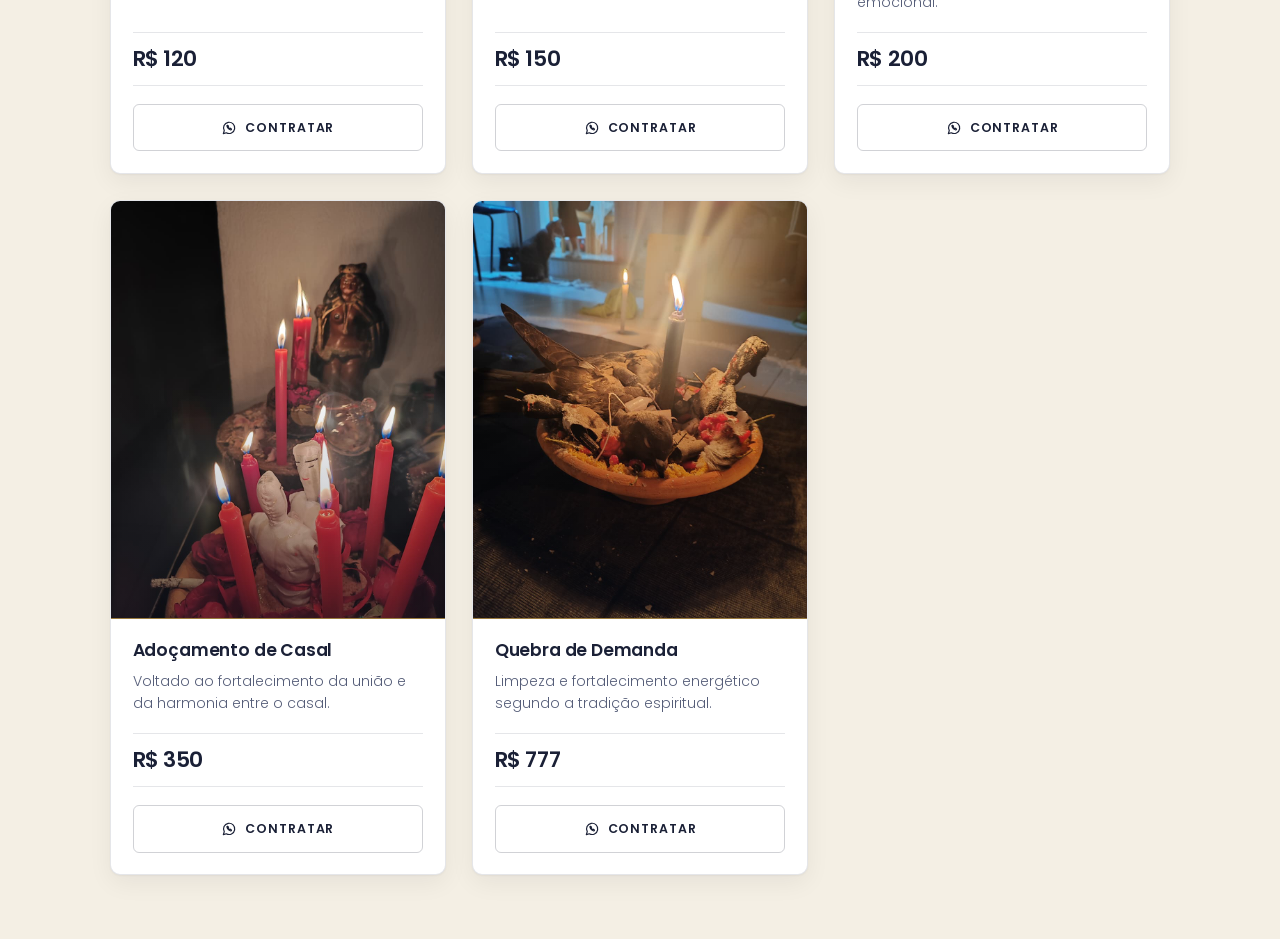
==== commit 68e84fa0: "Remove Quebra de Rival e usa foto no card de Pergunta Avulsa Tira o servico Quebra de Rival do linkt" ====
--- a/servicos/index.html
+++ b/servicos/index.html
@@ -9,7 +9,6 @@
 
   <!-- Ícones da aba e do atalho na tela inicial -->
   <link rel="icon" href="../assets/favicon.ico" sizes="32x32">
-  <link rel="icon" href="../assets/favicon.svg" type="image/svg+xml">
   <link rel="apple-touch-icon" href="../assets/apple-touch-icon.png">
 
   <!--
@@ -131,18 +130,6 @@
 
     .card:hover .card-foto { transform: scale(1.04); }
 
-    /* Pergunta Avulsa: interrogação em latão no lugar da arte */
-    .card-marca {
-      font-size: clamp(3.4rem, 9vw, 4.6rem);
-      font-weight: 600;
-      line-height: 1;
-      color: var(--latao-claro);
-      opacity: 0.92;
-      transition: transform 0.45s ease;
-    }
-
-    .card:hover .card-marca { transform: scale(1.04); }
-
     .card-corpo {
       display: flex;
       flex-direction: column;
@@ -205,7 +192,6 @@
       *, *::before, *::after { transition-duration: 0.01ms !important; }
       .card:hover { transform: none; }
       .card:hover .card-foto { transform: none; }
-      .card:hover .card-marca { transform: none; }
     }
   </style>
 </head>
@@ -297,7 +283,8 @@
 
           <article class="card" id="servico-pergunta-avulsa">
             <div class="card-arte">
-              <span class="card-marca" aria-hidden="true">?</span>
+              <img class="card-foto" src="../assets/cards/pergunta-avulsa.jpeg" width="1200" height="1600" loading="lazy"
+                   alt="Baralho cigano em leque sobre a mesa de madeira, com três cartas abertas, búzios e alguidar ao lado.">
             </div>
             <div class="card-corpo">
               <h3 class="card-nome">Pergunta Avulsa</h3>
@@ -408,24 +395,6 @@
                 <li class="valor-unico"><span class="valor">R$ 777</span></li>
               </ul>
               <a class="btn btn-vazado" href="https://wa.me/5579999171874?text=Ol%C3%A1!%20Tenho%20interesse%20na%20Quebra%20de%20Demanda." target="_blank" rel="noopener">
-                <svg width="16" height="16" aria-hidden="true"><use href="#ico-whats"/></svg>
-                Contratar
-              </a>
-            </div>
-          </article>
-
-          <article class="card" id="servico-quebra-rival">
-            <div class="card-arte">
-              <img class="card-foto" src="../assets/cards/quebra-rival.webp" width="900" height="506" loading="lazy"
-                   alt="Vela preta com selo de punhal e coração, ao lado de defumador e imagem de pombogira.">
-            </div>
-            <div class="card-corpo">
-              <h3 class="card-nome">Quebra de Rival</h3>
-              <p class="card-desc">Trabalho voltado às questões afetivas, conforme a tradição do atendimento.</p>
-              <ul class="valores">
-                <li class="valor-unico"><span class="valor">R$ 1.500</span></li>
-              </ul>
-              <a class="btn btn-vazado" href="https://wa.me/5579999171874?text=Ol%C3%A1!%20Tenho%20interesse%20na%20Quebra%20de%20Rival." target="_blank" rel="noopener">
                 <svg width="16" height="16" aria-hidden="true"><use href="#ico-whats"/></svg>
                 Contratar
               </a>
@@ -454,8 +423,7 @@
       { "@type": "Offer", "name": "Adoçamento Simples", "price": "150.00", "priceCurrency": "BRL" },
       { "@type": "Offer", "name": "Vira Pensamento", "price": "200.00", "priceCurrency": "BRL" },
       { "@type": "Offer", "name": "Adoçamento de Casal", "price": "350.00", "priceCurrency": "BRL" },
-      { "@type": "Offer", "name": "Quebra de Demanda", "price": "777.00", "priceCurrency": "BRL" },
-      { "@type": "Offer", "name": "Quebra de Rival", "price": "1500.00", "priceCurrency": "BRL" }
+      { "@type": "Offer", "name": "Quebra de Demanda", "price": "777.00", "priceCurrency": "BRL" }
     ]
   }
   </script>
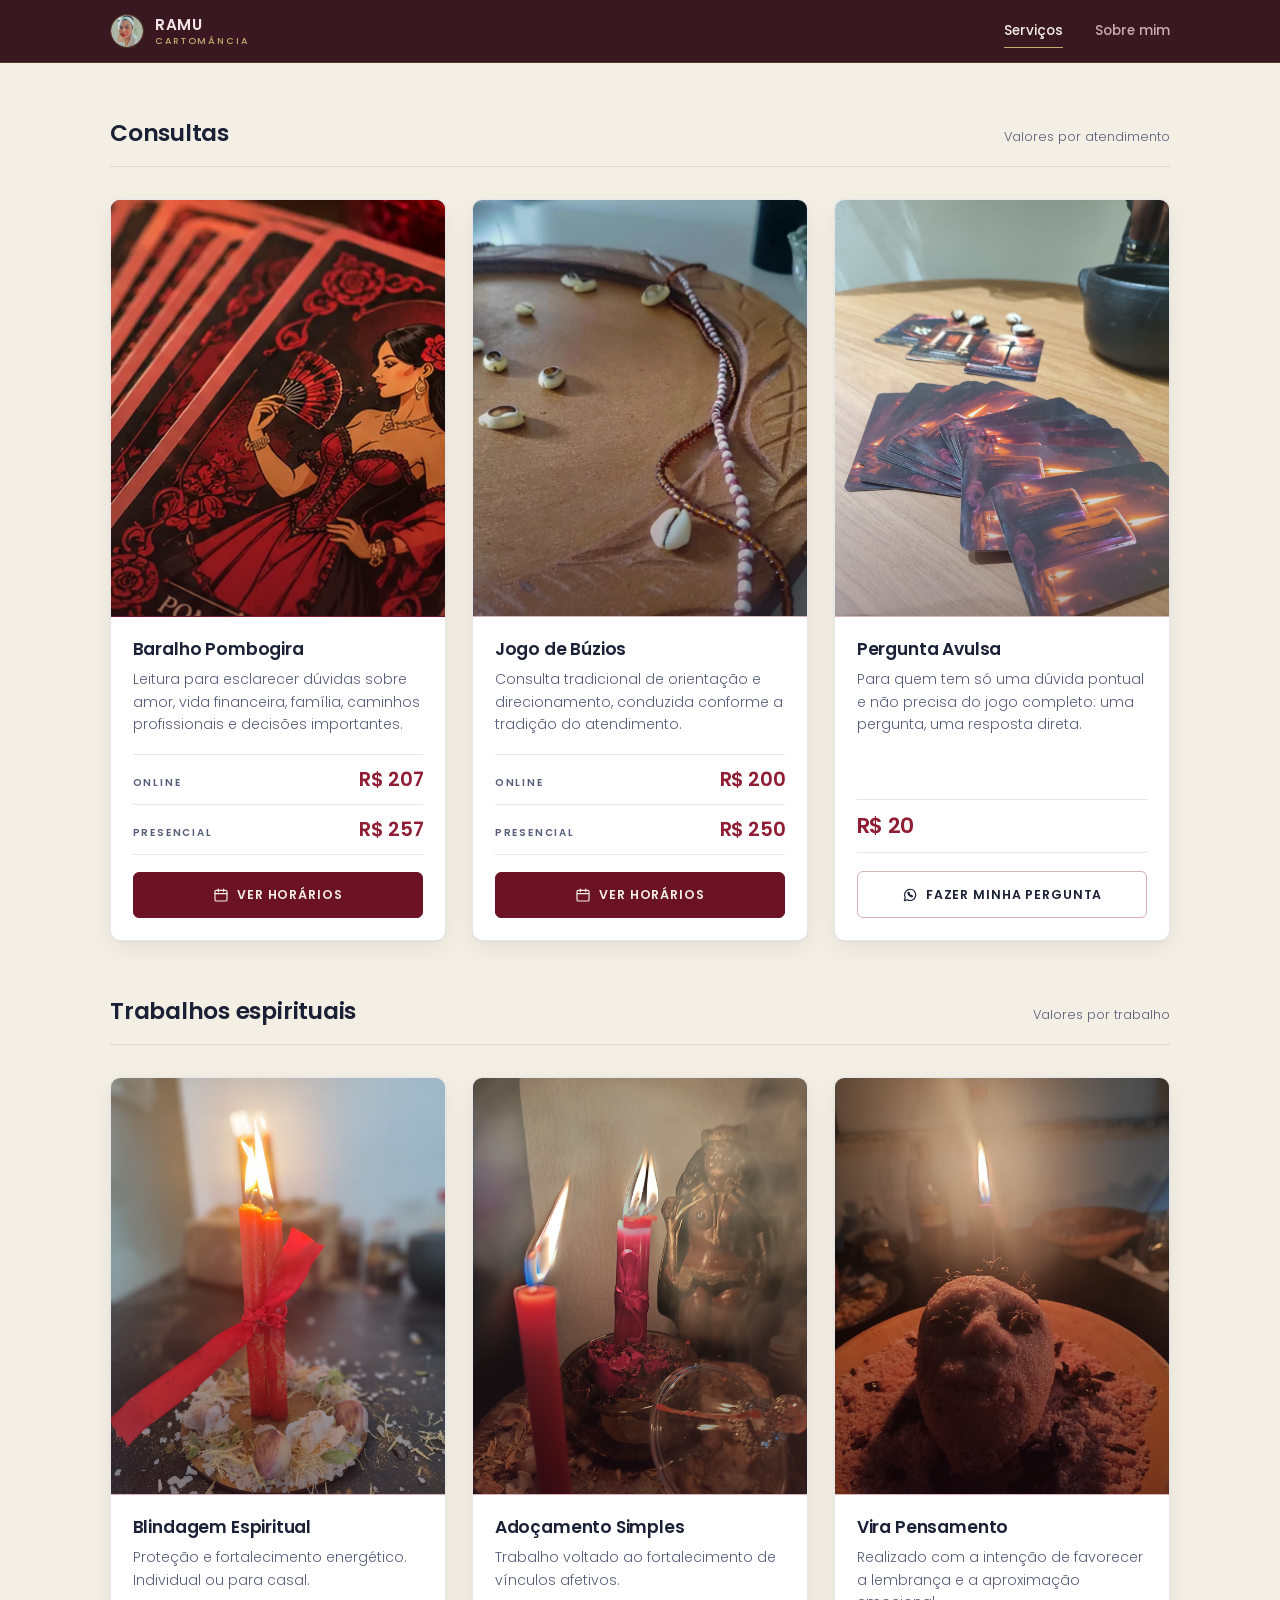
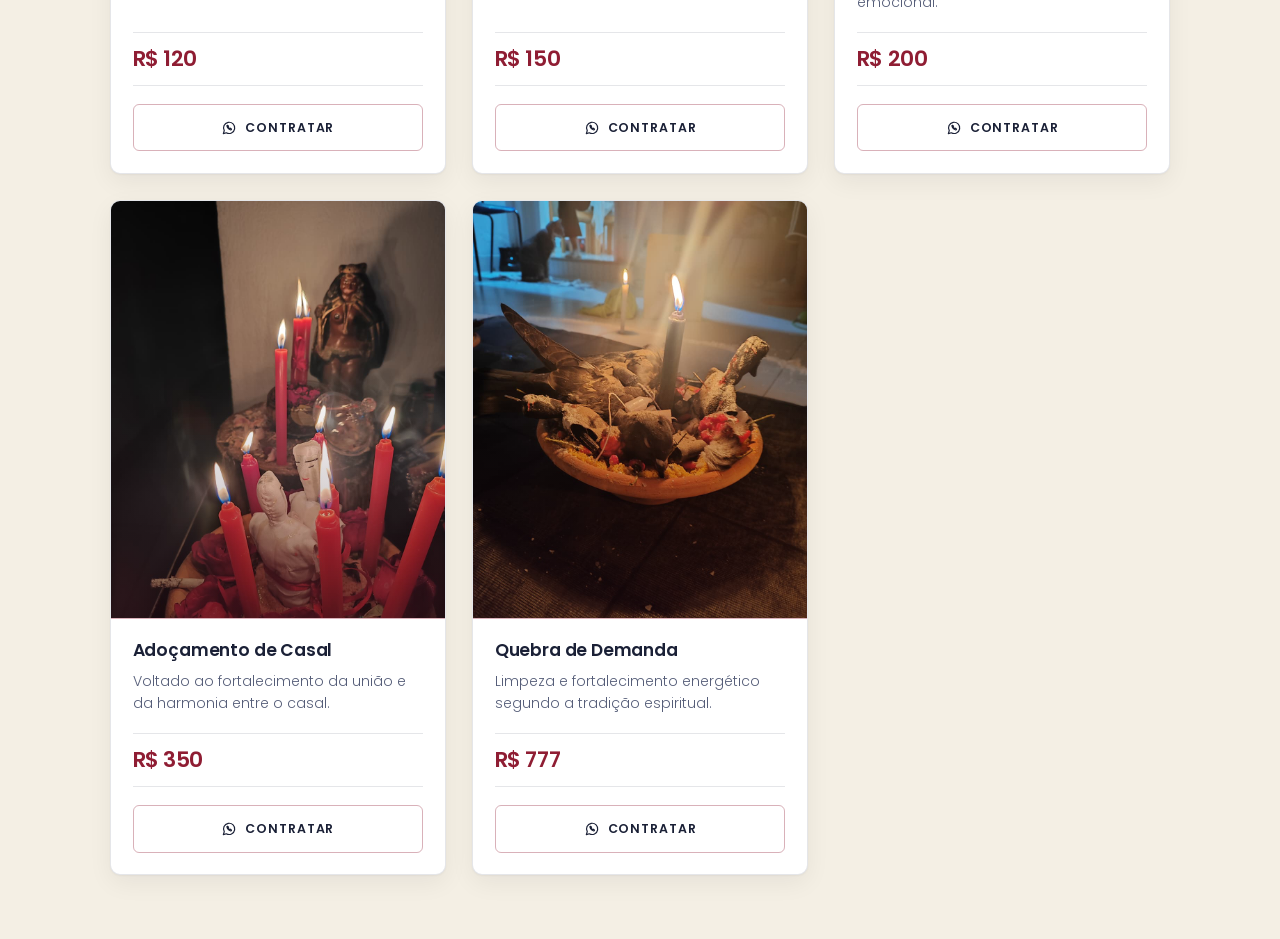
==== commit 1fcae87c: "Adota o vinho do link na bio como cor primaria da aplicacao O anil (azul) era a cor de superficie da" ====
--- a/servicos/index.html
+++ b/servicos/index.html
@@ -5,7 +5,7 @@
   <meta name="viewport" content="width=device-width, initial-scale=1.0">
   <title>Catálogo de Serviços | RAMU Cartomância</title>
   <meta name="description" content="Catálogo de serviços da RAMU Cartomância: jogo de búzios, baralho pombogira e trabalhos espirituais, com valores e agendamento. Online e presencial em Aracaju – SE.">
-  <meta name="theme-color" content="#0d1222">
+  <meta name="theme-color" content="#2d0b15">
 
   <!-- Ícones da aba e do atalho na tela inicial -->
   <link rel="icon" href="../assets/favicon.ico" sizes="32x32">
@@ -96,6 +96,7 @@
     .card:hover {
       transform: translateY(-4px);
       box-shadow: var(--sombra-alta);
+      border-color: var(--linha-vinho);
     }
 
     /* faixa de arte — 4:5 porque as fotos do atendimento são verticais */
@@ -103,20 +104,20 @@
       position: relative;
       aspect-ratio: 4 / 5;
       background:
-        radial-gradient(120% 100% at 50% 0%, var(--anil-600) 0%, var(--anil) 72%);
+        radial-gradient(120% 100% at 50% 0%, var(--vinho-600) 0%, var(--vinho) 72%);
       display: grid;
       place-items: center;
       color: var(--latao-claro);
-      border-bottom: 1px solid var(--latao);
+      border-bottom: 1px solid var(--linha-vinho);
       overflow: hidden;
     }
 
-    /* véu de anil: assenta fotos de temperaturas diferentes na mesma paleta */
+    /* véu de vinho: assenta fotos de temperaturas diferentes na mesma paleta */
     .card-arte::after {
       content: "";
       position: absolute;
       inset: 0;
-      background: linear-gradient(to top, rgba(13, 18, 34, 0.38), rgba(13, 18, 34, 0) 58%);
+      background: linear-gradient(to top, var(--veu-vinho), rgba(45, 11, 21, 0) 58%);
       pointer-events: none;
     }
 
@@ -172,6 +173,7 @@
     .valores .rotulo { color: var(--tinta-suave); font-size: 0.63rem; }
 
     .valor {
+      color: var(--vinho-600);
       font-size: 1.22rem;
       font-weight: 600;
       letter-spacing: -0.02em;
@@ -197,13 +199,13 @@
 </head>
 <body>
 
-  <!-- Ilustrações do catálogo (linha, latão sobre anil) -------------------- -->
+  <!-- Ilustrações do catálogo (linha, latão sobre vinho) ------------------- -->
   <svg width="0" height="0" aria-hidden="true" style="position:absolute">
     <!-- marca: búzio -->
     <symbol id="art-marca" viewBox="0 0 100 64">
       <ellipse cx="50" cy="32" rx="47" ry="30" fill="currentColor"/>
-      <path d="M10 32 Q50 25 90 32 Q50 39 10 32 Z" fill="#0d1222" opacity="0.92"/>
-      <g stroke="#0d1222" stroke-width="1.6" opacity="0.6" stroke-linecap="round">
+      <path d="M10 32 Q50 25 90 32 Q50 39 10 32 Z" fill="#2d0b15" opacity="0.92"/>
+      <g stroke="#2d0b15" stroke-width="1.6" opacity="0.6" stroke-linecap="round">
         <path d="M22 27.5v-4M32 26v-4.5M42 25.2v-4.6M52 25.2v-4.6M62 25.8v-4.5M72 27.2v-4"/>
         <path d="M22 36.5v4M32 38v4.5M42 38.8v4.6M52 38.8v4.6M62 38.2v4.5M72 36.8v4"/>
       </g>
--- a/assets/base.css
+++ b/assets/base.css
@@ -1,27 +1,33 @@
 /* ==========================================================================
    RAMU Cartomância — base compartilhada
    Usada pelo catálogo (index.html) e pela página Sobre mim (sobre.html).
-   Anil (pano) · Marfim (búzio) · Latão (guia) · Tipografia: Poppins
+   Vinho (cor primária) · Marfim (búzio) · Latão (guia) · Tipografia: Poppins
    ========================================================================== */
 
 :root {
-  --anil: #0d1222;
-  --anil-700: #1c2542;
-  --anil-600: #26315a;
+  /* Vinho — cor primária, a mesma do link na bio (style.css --acc) */
+  --vinho: #2d0b15;          /* fundo das faixas escuras */
+  --vinho-700: #6b1224;      /* botão cheio, estados sólidos */
+  --vinho-600: #8f1d33;      /* o acento em si */
+  --vinho-500: #b23148;      /* realce / hover */
+  --linha-vinho: rgba(143, 29, 51, 0.34);
+  --veu-vinho: rgba(45, 11, 21, 0.38);
+
   --marfim: #f4efe4;
   --latao: #9a7b3f;
   --latao-claro: #c9ab6d;
-  --urucum: #a83c29;
+  --urucum: #b23148;
   --tinta: #1a2036;
   --tinta-suave: #565e79;
-  --texto-escuro: #e9e2d3;
-  --texto-escuro-suave: #a9b0c4;
+  --texto-escuro: #f4e6e6;
+  --texto-escuro-suave: #c9aeb4;
   --linha: rgba(26, 32, 54, 0.11);
   --linha-latao: rgba(154, 123, 63, 0.3);
   --raio: 10px;
   --largura: 1140px;
   --sombra: 0 1px 2px rgba(13, 18, 34, 0.04), 0 8px 24px rgba(13, 18, 34, 0.06);
   --sombra-alta: 0 2px 4px rgba(13, 18, 34, 0.05), 0 16px 40px rgba(13, 18, 34, 0.12);
+  --sombra-vinho: 0 10px 26px -12px rgba(143, 29, 51, 0.6);
   --suave: cubic-bezier(0.22, 1, 0.36, 1);
 }
 
@@ -47,7 +53,7 @@
 }
 
 :focus-visible {
-  outline: 2px solid var(--latao);
+  outline: 2px solid var(--vinho-600);
   outline-offset: 3px;
   border-radius: 3px;
 }
@@ -64,7 +70,7 @@
   position: sticky;
   top: 0;
   z-index: 40;
-  background: rgba(13, 18, 34, 0.94);
+  background: rgba(45, 11, 21, 0.94);
   backdrop-filter: blur(10px);
   -webkit-backdrop-filter: blur(10px);
   border-bottom: 1px solid var(--linha-latao);
@@ -163,9 +169,9 @@
 
 /* ---------- faixa de título da página ---------- */
 .titulo-pagina {
-  background: var(--anil);
+  background: linear-gradient(160deg, var(--vinho-700) 0%, var(--vinho) 62%);
   color: var(--texto-escuro);
-  border-bottom: 1px solid var(--latao);
+  border-bottom: 1px solid var(--vinho-500);
 }
 
 .titulo-pagina .env { padding-block: clamp(2rem, 4.5vw, 3rem); }
@@ -208,29 +214,29 @@
 }
 
 .btn-cheio {
-  background: var(--anil-700);
+  background: var(--vinho-700);
   color: var(--marfim);
-  border-color: var(--anil-700);
-}
-
-.btn-cheio:hover { background: var(--urucum); border-color: var(--urucum); }
+  border-color: var(--vinho-700);
+}
+
+.btn-cheio:hover { background: var(--vinho-500); border-color: var(--vinho-500); }
 
 .btn-vazado {
   background: transparent;
   color: var(--tinta);
-  border-color: rgba(26, 32, 54, 0.2);
+  border-color: var(--linha-vinho);
 }
 
 .btn-vazado:hover {
-  border-color: var(--anil-700);
-  background: var(--anil-700);
+  border-color: var(--vinho-700);
+  background: var(--vinho-700);
   color: var(--marfim);
 }
 
-/* Sobre fundo anil */
+/* Sobre fundo vinho */
 .btn-claro {
   background: var(--latao-claro);
-  color: var(--anil);
+  color: var(--vinho);
   border-color: var(--latao-claro);
 }
 
--- a/assets/agenda.css
+++ b/assets/agenda.css
@@ -17,22 +17,22 @@
   border-radius: 10px;
   background: #f4efe4;
   color: #1a2036;
-  box-shadow: 0 24px 60px rgba(13, 18, 34, 0.4);
+  box-shadow: 0 24px 60px rgba(45, 11, 21, 0.4);
   overflow: hidden;
 }
 
 .escolha::backdrop {
-  background: rgba(13, 18, 34, 0.72);
+  background: rgba(45, 11, 21, 0.72);
   backdrop-filter: blur(3px);
   -webkit-backdrop-filter: blur(3px);
 }
 
 .escolha-cabeca {
   position: relative;
-  background: #0d1222;
-  color: #e9e2d3;
+  background: linear-gradient(160deg, #6b1224 0%, #2d0b15 68%);
+  color: #f4e6e6;
   padding: 1.15rem 3.25rem 1.25rem 1.35rem;
-  border-bottom: 1px solid #9a7b3f;
+  border-bottom: 1px solid #b23148;
 }
 
 .escolha-cabeca .rotulo {
@@ -42,7 +42,7 @@
   font-weight: 600;
   letter-spacing: 0.18em;
   text-transform: uppercase;
-  color: #c9ab6d;
+  color: #e79cab;
 }
 
 .escolha-cabeca h2 {
@@ -63,12 +63,12 @@
   background: transparent;
   border: 1px solid rgba(233, 226, 211, 0.25);
   border-radius: 50%;
-  color: #a9b0c4;
+  color: #c9aeb4;
   cursor: pointer;
   transition: color 0.2s, border-color 0.2s;
 }
 
-.escolha-fechar:hover { color: #f4efe4; border-color: #c9ab6d; }
+.escolha-fechar:hover { color: #f4efe4; border-color: #e79cab; }
 
 .escolha-opcao {
   display: block;
@@ -86,7 +86,7 @@
 
 .escolha-opcao:last-child { border-bottom: none; }
 
-.escolha-opcao:hover { background: rgba(26, 32, 54, 0.05); }
+.escolha-opcao:hover { background: rgba(143, 29, 51, 0.07); }
 
 .escolha-linha {
   display: flex;
@@ -102,6 +102,7 @@
 }
 
 .escolha-preco {
+  color: #8f1d33;
   font-size: 1.2rem;
   font-weight: 600;
   letter-spacing: -0.02em;
